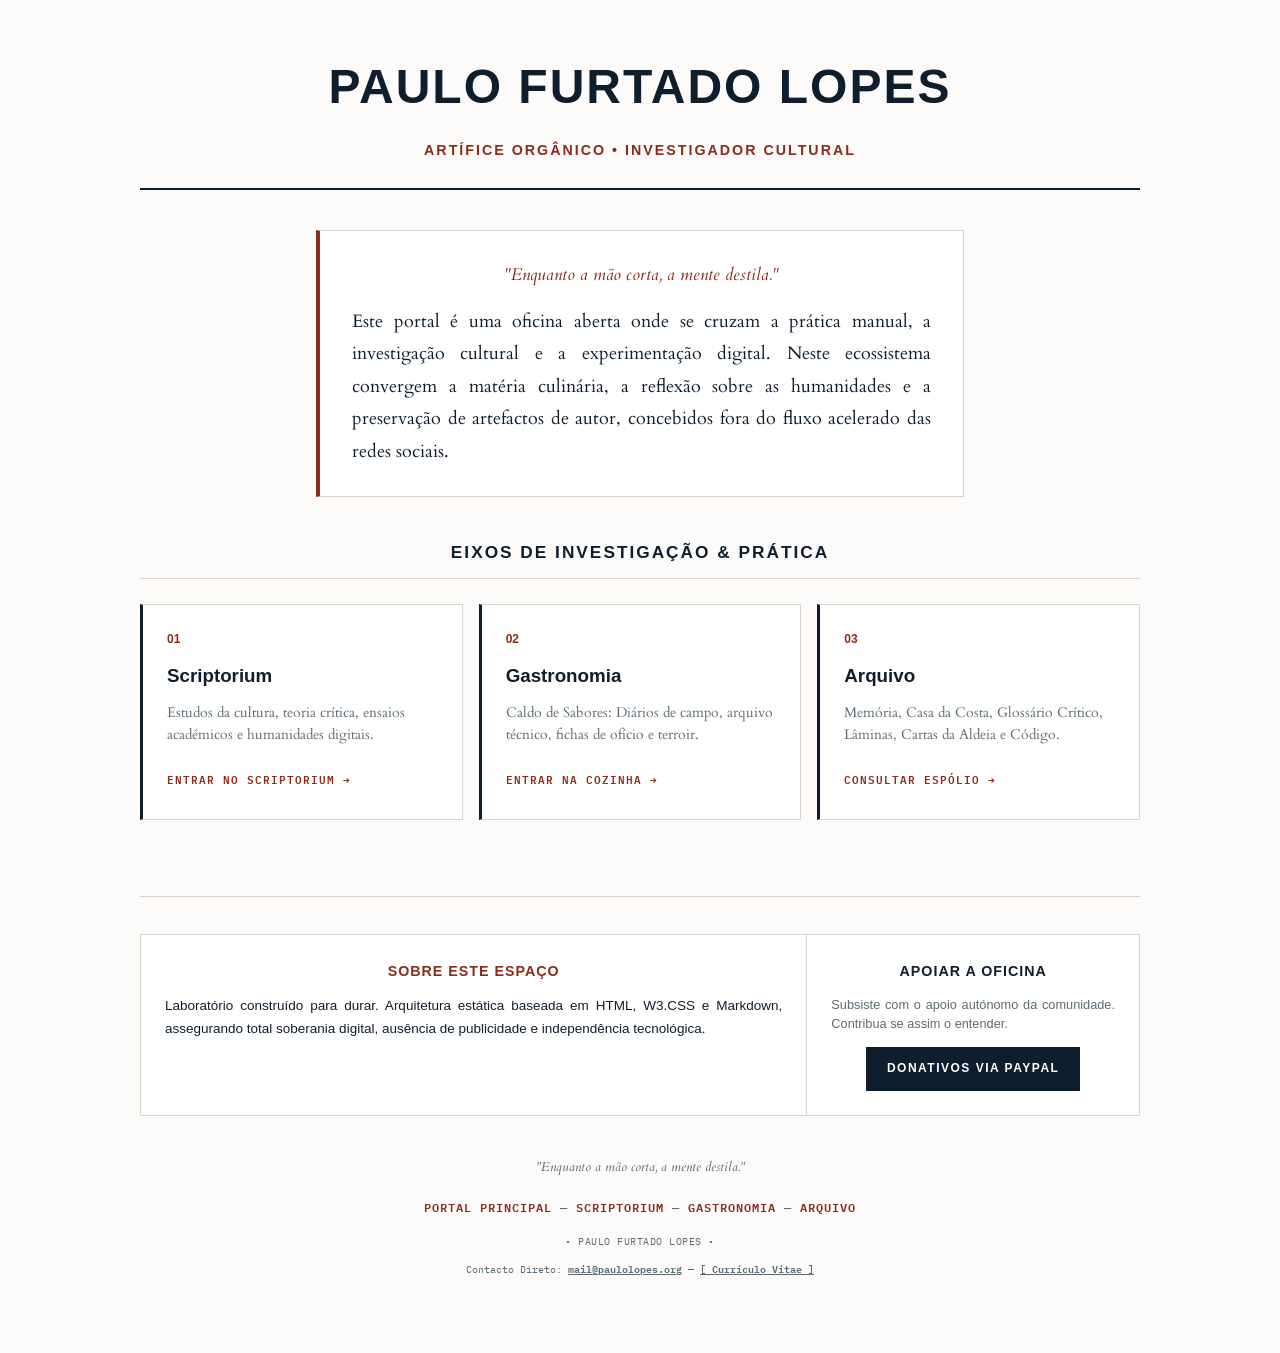
==== index.html @ 25e08fbc "Criar index.html" ====
<!DOCTYPE html>
<html lang="pt">
<head>
    <meta charset="UTF-8">
    <meta name="viewport" content="width=device-width, initial-scale=1.0">
    <link rel="icon" type="image/x-icon" href="/favicon.ico">
    <link rel="preload" href="manifest.json" as="fetch" type="application/json" crossorigin>

    <title>Paulo Furtado Lopes — Artífice Orgânico & Investigador Cultural</title>

    <!-- Framework W3.CSS -->
    <link rel="stylesheet" href="https://www.w3schools.com/w3css/4/w3.css">
    
    <!-- Google Fonts: Cardo, Inter & IBM Plex Mono -->
    <link rel="preconnect" href="https://fonts.googleapis.com">
    <link rel="preconnect" href="https://fonts.gstatic.com" crossorigin>
    <link href="https://fonts.googleapis.com/css2?family=Cardo:ital,wght@0,400;0,700;1,400&family=IBM+Plex+Mono:wght@400;500&family=Inter:wght@300;400;500;600&display=swap" rel="stylesheet">

    <!-- Folha de Estilos Oficial -->
    <link rel="stylesheet" href="style.css">
</head>
<body class="w3-padding-large">

    <main class="w3-content w3-padding-32" style="max-width: 1000px;">
        
        <!-- Cabeçalho Principal do Portal -->
        <header class="portal-header">
            <h1>Paulo Furtado Lopes</h1>
            <p class="header-sub">Artífice Orgânico • Investigador Cultural</p>
        </header>

        <!-- Manifesto / Aforismo Central -->
        <section class="manifesto-box">
            <p style="font-style: italic; font-family: var(--font-serif); font-size: 1.15rem; color: var(--accent-color); margin-top: 0; margin-bottom: 16px; text-align: center;">
                "Enquanto a mão corta, a mente destila."
            </p>
            <p style="margin: 0; text-align: justify; line-height: 1.8;">
                Este portal é uma oficina aberta onde se cruzam a prática manual, a investigação cultural e a experimentação digital. Neste ecossistema convergem a matéria culinária, a reflexão sobre as humanidades e a preservação de artefactos de autor, concebidos fora do fluxo acelerado das redes sociais.
            </p>
        </section>

        <!-- Os Três Eixos Mestres do Ecossistema -->
        <div style="margin-bottom: 40px;">
            <h2 class="font-sans" style="font-size: 1.15rem; font-weight: 600; text-transform: uppercase; letter-spacing: 2px; color: var(--text-color); margin-bottom: 25px; text-align: center; border-bottom: 1px solid var(--border-color); padding-bottom: 10px;">
                Eixos de Investigação & Prática
            </h2>

            <div class="w3-row-padding" style="margin-left: -16px; margin-right: -16px;">
                
                <!-- 1. SCRIPTORIUM -->
                <div class="w3-col m4 s12 w3-margin-bottom">
                    <a href="https://scriptoriumdigital.org" class="card-item">
                        <span class="card-numeral">01</span>
                        <h3 class="card-title">Scriptorium</h3>
                        <p class="card-desc">Estudos da cultura, teoria crítica, ensaios académicos e humanidades digitais.</p>
                        <span class="card-tag">Entrar no Scriptorium &rarr;</span>
                    </a>
                </div>

                <!-- 2. GASTRONOMIA -->
                <div class="w3-col m4 s12 w3-margin-bottom">
                    <a href="https://gastronomia.paulolopes.org" class="card-item">
                        <span class="card-numeral">02</span>
                        <h3 class="card-title">Gastronomia</h3>
                        <p class="card-desc">Caldo de Sabores: Diários de campo, arquivo técnico, fichas de ofício e terroir.</p>
                        <span class="card-tag">Entrar na Cozinha &rarr;</span>
                    </a>
                </div>

                <!-- 3. ARQUIVO -->
                <div class="w3-col m4 s12 w3-margin-bottom">
                    <a href="https://arquivo.paulolopes.org" class="card-item">
                        <span class="card-numeral">03</span>
                        <h3 class="card-title">Arquivo</h3>
                        <p class="card-desc">Memória, Casa da Costa, Glossário Crítico, Lâminas, Cartas da Aldeia e Código.</p>
                        <span class="card-tag">Consultar Espólio &rarr;</span>
                    </a>
                </div>

            </div>
        </div>

        <!-- Rodapé Institucional Transversal -->
        <footer class="site-footer">
            
            <div class="footer-boxes-container w3-row w3-text-left" style="margin-bottom: 40px;">
                
                <div class="w3-col m8 l8 footer-box-left">
                    <h4 class="font-sans" style="font-size: 0.95rem; font-weight: 600; text-transform: uppercase; letter-spacing: 1px; color: var(--accent-color); margin-top: 0; margin-bottom: 10px;">
                        Sobre Este Espaço
                    </h4>
                    <p style="font-size: 0.9rem; color: var(--text-color); margin: 0; line-height: 1.7; text-align: justify;">
                        Laboratório construído para durar. Arquitetura estática baseada em HTML, W3.CSS e Markdown, assegurando total soberania digital, ausência de publicidade e independência tecnológica.
                    </p>
                </div>

                <div class="w3-col m4 l4 footer-box-right">
                    <h4 class="font-sans" style="font-size: 0.95rem; font-weight: 600; text-transform: uppercase; letter-spacing: 1px; color: var(--text-color); margin-top: 0; margin-bottom: 10px;">
                        Apoiar a Oficina
                    </h4>
                    <p style="font-size: 0.85rem; color: var(--muted-color); margin: 0 0 14px 0; line-height: 1.5; text-align: justify;">
                        Subsiste com o apoio autónomo da comunidade. Contribua se assim o entender.
                    </p>
                    <div class="w3-center">
                        <a href="https://paypal.me/PauloFurtadoLopes" target="_blank" rel="noopener" class="btn-donativos">
                            Donativos via PayPal
                        </a>
                    </div>
                </div>

            </div>

            <p style="font-style: italic; font-family: var(--font-serif); margin-bottom: 1.2rem; color: var(--muted-color); text-align: center;">
                "Enquanto a mão corta, a mente destila."
            </p>
            
            <!-- Menu Transversal -->
            <div class="footer-links" style="margin-bottom: 15px;">
                <a href="https://paulolopes.org">Portal Principal</a> &mdash; 
                <a href="https://scriptoriumdigital.org">Scriptorium</a> &mdash; 
                <a href="https://gastronomia.paulolopes.org">Gastronomia</a> &mdash; 
                <a href="https://arquivo.paulolopes.org">Arquivo</a>
            </div>
            
            <p class="font-mono w3-tiny w3-uppercase w3-wide" style="letter-spacing: 0.05em; margin-bottom: 0.5rem; color: var(--muted-color); text-align: center;">
                • PAULO FURTADO LOPES •
            </p>
            <p class="font-mono w3-tiny" style="color: var(--muted-color); margin: 0; text-align: center;">
                Contacto Direto: <a href="mailto:mail@paulolopes.org" style="color: inherit; font-weight: 600;">mail@paulolopes.org</a> &mdash; 
                <a href="cv.html" style="color: inherit; font-weight: 600;">[ Currículo Vitae ]</a>
            </p>
        </footer>

    </main>

</body>
</html>
---- style.css ----
/* ==========================================================================
   PAULOLOPES.ORG — Portal Principal & Estilos Oficiais (style.css)
   Soberania Digital, Humanidades & Prática de Autor
   Autor: Paulo Furtado Lopes (mail@paulolopes.org)
   ========================================================================== */

:root {
    --bg-color: #fcfbf9;          /* Papel de arquivo / Marfim */
    --text-color: #0f1e2d;        /* Azul-marinho profundo */
    --accent-color: #8c2d19;      /* Vermelho óxido / Sanguínea */
    --muted-color: #5c6b73;       /* Azul pedra / Grafite */
    --border-color: #d8d3cd;      /* Linha de divisão subtil */
    --card-bg: #ffffff;           /* Branco puro para blocos */
    
    --font-serif: "Cardo", "Georgia", "Times New Roman", serif;
    --font-sans: -apple-system, BlinkMacSystemFont, "Segoe UI", Roboto, sans-serif;
    --font-mono: 'IBM Plex Mono', 'Courier New', monospace;

    --text-base: clamp(1.05rem, 1vw + 0.9rem, 1.2rem);
    --text-h1: clamp(2rem, 3.5vw + 1rem, 3.2rem);
    --max-content-width: 72ch;
}

@media (prefers-color-scheme: dark) {
    :root {
        --bg-color: #121820;
        --text-color: #e2e8f0;
        --accent-color: #d94e35;
        --muted-color: #94a3b8;
        --border-color: #2a3441;
        --card-bg: #1a2332;
    }
}

body {
    background-color: var(--bg-color) !important;
    color: var(--text-color) !important;
    font-family: var(--font-serif);
    line-height: 1.8;
    font-size: var(--text-base);
    margin: 0;
    min-height: 100vh;
    -webkit-font-smoothing: antialiased;
    text-rendering: optimizeLegibility;
}

.font-sans { font-family: var(--font-sans) !important; }
.font-mono { font-family: var(--font-mono) !important; }

/* Cabeçalho do Portal */
header.portal-header {
    border-bottom: 2px solid var(--text-color);
    padding-bottom: 24px;
    margin-bottom: 40px;
    text-align: center;
}

header.portal-header h1 {
    font-family: var(--font-sans);
    font-size: var(--text-h1);
    font-weight: 600;
    letter-spacing: 2px;
    text-transform: uppercase;
    margin: 0 0 8px 0;
    color: var(--text-color);
}

.header-sub {
    font-family: var(--font-sans);
    font-size: 0.95rem;
    letter-spacing: 2px;
    color: var(--accent-color);
    font-weight: 600;
    text-transform: uppercase;
    margin: 0;
}

/* Bloco de Manifesto / Aforismo */
.manifesto-box {
    background-color: var(--card-bg);
    border: 1px solid var(--border-color);
    border-left: 4px solid var(--accent-color);
    padding: 28px 32px;
    margin-bottom: 40px;
    max-width: var(--max-content-width);
    margin-inline: auto;
}

/* Cartões de Eixos Mestres */
.card-item {
    background-color: var(--card-bg);
    border: 1px solid var(--border-color);
    border-left: 3px solid var(--text-color);
    padding: 24px;
    transition: border-color 0.2s ease, transform 0.2s ease, box-shadow 0.2s ease;
    display: block;
    text-decoration: none !important;
    color: inherit !important;
    height: 100%;
}

.card-item:hover {
    border-left-color: var(--accent-color);
    transform: translateY(-3px);
    box-shadow: 0 6px 16px rgba(15, 30, 45, 0.08);
}

.card-item:hover h3 {
    color: var(--accent-color);
}

.card-numeral {
    font-family: var(--font-sans);
    font-size: 0.8rem;
    font-weight: 700;
    color: var(--accent-color);
    margin-bottom: 8px;
    display: block;
}

.card-title {
    font-size: 1.25rem;
    margin: 6px 0 10px 0;
    color: var(--text-color);
    font-weight: 600;
}

.card-desc {
    font-size: 0.92rem;
    color: var(--muted-color);
    margin: 0 0 16px 0;
    line-height: 1.6;
}

.card-tag {
    font-family: var(--font-mono);
    font-size: 0.75rem;
    color: var(--accent-color);
    text-transform: uppercase;
    letter-spacing: 1px;
    font-weight: 600;
}

/* Rodapé e Caixas */
.footer-boxes-container {
    border: 1px solid var(--border-color);
    background-color: var(--card-bg);
    margin-bottom: 40px;
}

.footer-box-left { padding: 24px; }
.footer-box-right { padding: 24px; border-left: 1px solid var(--border-color); }

@media (max-width: 768px) {
    .footer-box-right { border-left: none; border-top: 1px solid var(--border-color); }
}

.site-footer {
    margin-top: 4rem;
    border-top: 1px solid var(--border-color);
    padding-top: 2.5rem;
    padding-bottom: 2rem;
    font-family: var(--font-sans);
    font-size: 0.85rem;
    color: var(--muted-color);
    text-align: center;
}

.footer-links {
    font-family: var(--font-mono);
    font-size: 0.8rem;
    text-transform: uppercase;
    letter-spacing: 1px;
    margin-bottom: 15px;
}

.footer-links a {
    color: var(--accent-color);
    text-decoration: none;
    font-weight: 600;
}

.footer-links a:hover { text-decoration: underline; }

.btn-donativos {
    display: inline-block;
    background-color: var(--text-color);
    color: #ffffff !important;
    font-family: var(--font-sans);
    font-size: 0.8rem;
    font-weight: 600;
    text-transform: uppercase;
    letter-spacing: 1.5px;
    padding: 10px 20px;
    text-decoration: none;
    border: 1px solid var(--text-color);
    transition: background-color 0.2s ease;
}
.btn-donativos:hover { background-color: var(--accent-color); }
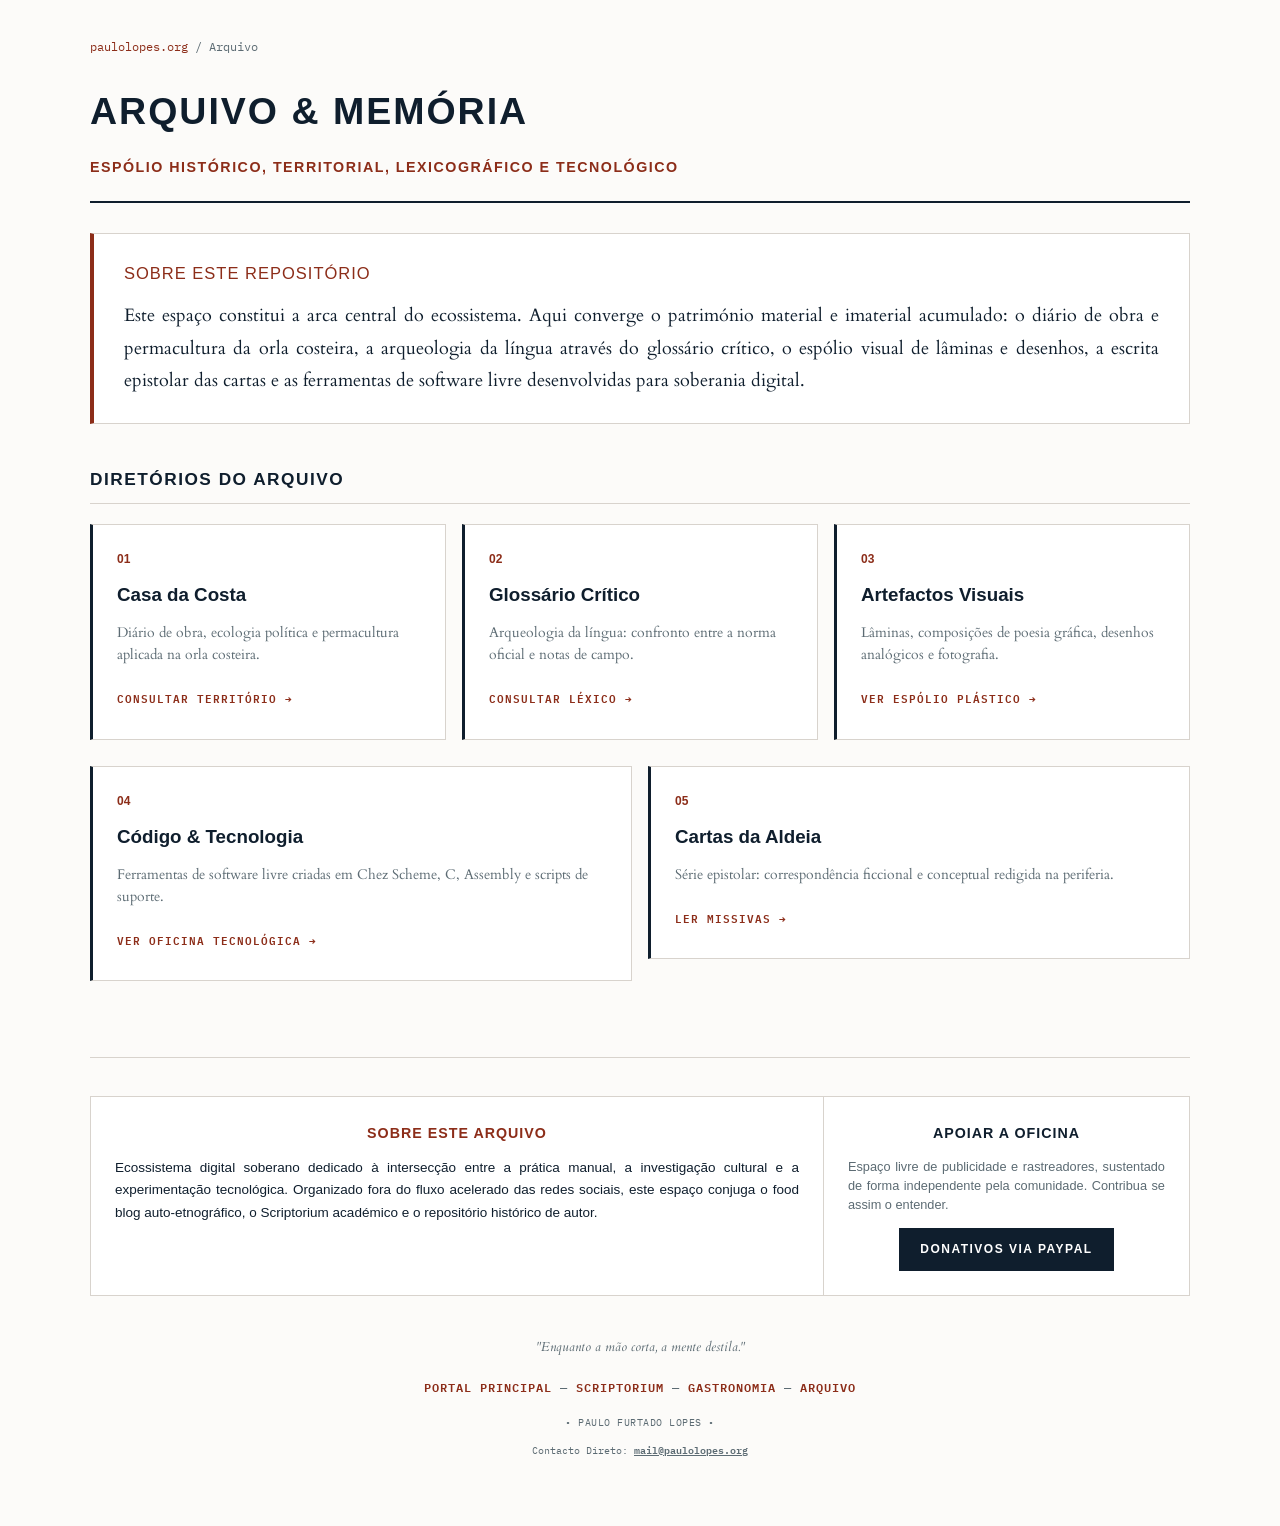
==== commit 5460a17c: "Update index.html" ====
--- a/index.html
+++ b/index.html
@@ -6,7 +6,7 @@
     <link rel="icon" type="image/x-icon" href="/favicon.ico">
     <link rel="preload" href="manifest.json" as="fetch" type="application/json" crossorigin>
 
-    <title>Paulo Furtado Lopes — Artífice Orgânico & Investigador Cultural</title>
+    <title>Arquivo & Memória — Paulo Lopes</title>
 
     <!-- Framework W3.CSS -->
     <link rel="stylesheet" href="https://www.w3schools.com/w3css/4/w3.css">
@@ -16,90 +16,118 @@
     <link rel="preconnect" href="https://fonts.gstatic.com" crossorigin>
     <link href="https://fonts.googleapis.com/css2?family=Cardo:ital,wght@0,400;0,700;1,400&family=IBM+Plex+Mono:wght@400;500&family=Inter:wght@300;400;500;600&display=swap" rel="stylesheet">
 
-    <!-- Folha de Estilos Oficial -->
+    <!-- Folha de Estilos Oficial (Partilhada no Portal) -->
     <link rel="stylesheet" href="style.css">
 </head>
 <body class="w3-padding-large">
 
-    <main class="w3-content w3-padding-32" style="max-width: 1000px;">
+    <main class="w3-content w3-padding-24" style="max-width: 1100px;">
         
-        <!-- Cabeçalho Principal do Portal -->
-        <header class="portal-header">
-            <h1>Paulo Furtado Lopes</h1>
-            <p class="header-sub">Artífice Orgânico • Investigador Cultural</p>
+        <!-- Breadcrumb Superior -->
+        <nav class="breadcrumb" style="font-family: var(--font-mono); font-size: 0.8rem; margin-bottom: 20px; color: var(--muted-color);">
+            <a href="https://paulolopes.org" style="color: var(--accent-color); text-decoration: none;">paulolopes.org</a> / 
+            <span>Arquivo</span>
+        </nav>
+
+        <!-- Cabeçalho Principal -->
+        <header class="wiki-header" style="border-bottom: 2px solid var(--text-color); padding-bottom: 20px; margin-bottom: 30px;">
+            <h1 style="font-family: var(--font-sans); font-size: 2.5rem; font-weight: 600; text-transform: uppercase; letter-spacing: 2px; margin: 0 0 10px 0;">Arquivo & Memória</h1>
+            <p class="header-sub" style="font-family: var(--font-sans); font-size: 0.95rem; text-transform: uppercase; letter-spacing: 1.5px; color: var(--accent-color); font-weight: 600; margin: 0;">Espólio Histórico, Territorial, Lexicográfico e Tecnológico</p>
         </header>
 
-        <!-- Manifesto / Aforismo Central -->
-        <section class="manifesto-box">
-            <p style="font-style: italic; font-family: var(--font-serif); font-size: 1.15rem; color: var(--accent-color); margin-top: 0; margin-bottom: 16px; text-align: center;">
-                "Enquanto a mão corta, a mente destila."
-            </p>
-            <p style="margin: 0; text-align: justify; line-height: 1.8;">
-                Este portal é uma oficina aberta onde se cruzam a prática manual, a investigação cultural e a experimentação digital. Neste ecossistema convergem a matéria culinária, a reflexão sobre as humanidades e a preservação de artefactos de autor, concebidos fora do fluxo acelerado das redes sociais.
+        <!-- Caixa de Enquadramento / Manifesto do Arquivo -->
+        <section class="warning-box" style="background-color: var(--card-bg); border: 1px solid var(--border-color); border-left: 4px solid var(--accent-color); padding: 25px 30px; margin-bottom: 40px;">
+            <h2 style="font-family: var(--font-sans); font-size: 1.1rem; text-transform: uppercase; letter-spacing: 1px; color: var(--accent-color); margin-top: 0; margin-bottom: 12px;">Sobre Este Repositório</h2>
+            <p style="margin: 0; line-height: 1.8; text-align: justify;">
+                Este espaço constitui a arca central do ecossistema. Aqui converge o património material e imaterial acumulado: o diário de obra e permacultura da orla costeira, a arqueologia da língua através do glossário crítico, o espólio visual de lâminas e desenhos, a escrita epistolar das cartas e as ferramentas de software livre desenvolvidas para soberania digital.
             </p>
         </section>
 
-        <!-- Os Três Eixos Mestres do Ecossistema -->
+        <!-- Secções do Arquivo (Grelha de 5 Pastas) -->
         <div style="margin-bottom: 40px;">
-            <h2 class="font-sans" style="font-size: 1.15rem; font-weight: 600; text-transform: uppercase; letter-spacing: 2px; color: var(--text-color); margin-bottom: 25px; text-align: center; border-bottom: 1px solid var(--border-color); padding-bottom: 10px;">
-                Eixos de Investigação & Prática
+            <h2 class="font-sans" style="font-size: 1.15rem; font-weight: 600; text-transform: uppercase; letter-spacing: 1.5px; color: var(--text-color); margin-bottom: 20px; border-bottom: 1px solid var(--border-color); padding-bottom: 8px;">
+                Diretórios do Arquivo
             </h2>
 
             <div class="w3-row-padding" style="margin-left: -16px; margin-right: -16px;">
                 
-                <!-- 1. SCRIPTORIUM -->
+                <!-- 1. COSTA -->
                 <div class="w3-col m4 s12 w3-margin-bottom">
-                    <a href="https://scriptoriumdigital.org" class="card-item">
+                    <a href="costa/" class="card-item">
                         <span class="card-numeral">01</span>
-                        <h3 class="card-title">Scriptorium</h3>
-                        <p class="card-desc">Estudos da cultura, teoria crítica, ensaios académicos e humanidades digitais.</p>
-                        <span class="card-tag">Entrar no Scriptorium &rarr;</span>
+                        <h3 class="card-title">Casa da Costa</h3>
+                        <p class="card-desc">Diário de obra, ecologia política e permacultura aplicada na orla costeira.</p>
+                        <span class="card-tag">Consultar Território &rarr;</span>
                     </a>
                 </div>
 
-                <!-- 2. GASTRONOMIA -->
+                <!-- 2. GLOSSÁRIO -->
                 <div class="w3-col m4 s12 w3-margin-bottom">
-                    <a href="https://gastronomia.paulolopes.org" class="card-item">
+                    <a href="glossario/" class="card-item">
                         <span class="card-numeral">02</span>
-                        <h3 class="card-title">Gastronomia</h3>
-                        <p class="card-desc">Caldo de Sabores: Diários de campo, arquivo técnico, fichas de ofício e terroir.</p>
-                        <span class="card-tag">Entrar na Cozinha &rarr;</span>
+                        <h3 class="card-title">Glossário Crítico</h3>
+                        <p class="card-desc">Arqueologia da língua: confronto entre a norma oficial e notas de campo.</p>
+                        <span class="card-tag">Consultar Léxico &rarr;</span>
                     </a>
                 </div>
 
-                <!-- 3. ARQUIVO -->
+                <!-- 3. ARTEFACTOS -->
                 <div class="w3-col m4 s12 w3-margin-bottom">
-                    <a href="https://arquivo.paulolopes.org" class="card-item">
+                    <a href="artefactos/" class="card-item">
                         <span class="card-numeral">03</span>
-                        <h3 class="card-title">Arquivo</h3>
-                        <p class="card-desc">Memória, Casa da Costa, Glossário Crítico, Lâminas, Cartas da Aldeia e Código.</p>
-                        <span class="card-tag">Consultar Espólio &rarr;</span>
+                        <h3 class="card-title">Artefactos Visuais</h3>
+                        <p class="card-desc">Lâminas, composições de poesia gráfica, desenhos analógicos e fotografia.</p>
+                        <span class="card-tag">Ver Espólio Plástico &rarr;</span>
+                    </a>
+                </div>
+
+            </div>
+
+            <div class="w3-row-padding" style="margin-left: -16px; margin-right: -16px; margin-top: 10px;">
+                
+                <!-- 4. CÓDIGO -->
+                <div class="w3-col m6 s12 w3-margin-bottom">
+                    <a href="codigo/" class="card-item">
+                        <span class="card-numeral">04</span>
+                        <h3 class="card-title">Código & Tecnologia</h3>
+                        <p class="card-desc">Ferramentas de software livre criadas em Chez Scheme, C, Assembly e scripts de suporte.</p>
+                        <span class="card-tag">Ver Oficina Tecnológica &rarr;</span>
+                    </a>
+                </div>
+
+                <!-- 5. CARTAS -->
+                <div class="w3-col m6 s12 w3-margin-bottom">
+                    <a href="cartas/" class="card-item">
+                        <span class="card-numeral">05</span>
+                        <h3 class="card-title">Cartas da Aldeia</h3>
+                        <p class="card-desc">Série epistolar: correspondência ficcional e conceptual redigida na periferia.</p>
+                        <span class="card-tag">Ler Missivas &rarr;</span>
                     </a>
                 </div>
 
             </div>
         </div>
 
-        <!-- Rodapé Institucional Transversal -->
+        <!-- RODAPÉ INSTITUCIONAL TRANSVERSAL -->
         <footer class="site-footer">
             
             <div class="footer-boxes-container w3-row w3-text-left" style="margin-bottom: 40px;">
                 
-                <div class="w3-col m8 l8 footer-box-left">
+                <div class="w3-col m8 l8 footer-box-left" style="padding: 24px;">
                     <h4 class="font-sans" style="font-size: 0.95rem; font-weight: 600; text-transform: uppercase; letter-spacing: 1px; color: var(--accent-color); margin-top: 0; margin-bottom: 10px;">
-                        Sobre Este Espaço
+                        Sobre Este Arquivo
                     </h4>
                     <p style="font-size: 0.9rem; color: var(--text-color); margin: 0; line-height: 1.7; text-align: justify;">
-                        Laboratório construído para durar. Arquitetura estática baseada em HTML, W3.CSS e Markdown, assegurando total soberania digital, ausência de publicidade e independência tecnológica.
+                        Ecossistema digital soberano dedicado à intersecção entre a prática manual, a investigação cultural e a experimentação tecnológica. Organizado fora do fluxo acelerado das redes sociais, este espaço conjuga o food blog auto-etnográfico, o Scriptorium académico e o repositório histórico de autor.
                     </p>
                 </div>
 
-                <div class="w3-col m4 l4 footer-box-right">
+                <div class="w3-col m4 l4 footer-box-right" style="padding: 24px; border-left: 1px solid var(--border-color);">
                     <h4 class="font-sans" style="font-size: 0.95rem; font-weight: 600; text-transform: uppercase; letter-spacing: 1px; color: var(--text-color); margin-top: 0; margin-bottom: 10px;">
                         Apoiar a Oficina
                     </h4>
                     <p style="font-size: 0.85rem; color: var(--muted-color); margin: 0 0 14px 0; line-height: 1.5; text-align: justify;">
-                        Subsiste com o apoio autónomo da comunidade. Contribua se assim o entender.
+                        Espaço livre de publicidade e rastreadores, sustentado de forma independente pela comunidade. Contribua se assim o entender.
                     </p>
                     <div class="w3-center">
                         <a href="https://paypal.me/PauloFurtadoLopes" target="_blank" rel="noopener" class="btn-donativos">
@@ -110,11 +138,12 @@
 
             </div>
 
+            <!-- Aforismo Central -->
             <p style="font-style: italic; font-family: var(--font-serif); margin-bottom: 1.2rem; color: var(--muted-color); text-align: center;">
                 "Enquanto a mão corta, a mente destila."
             </p>
             
-            <!-- Menu Transversal -->
+            <!-- Menu Transversal do Ecossistema -->
             <div class="footer-links" style="margin-bottom: 15px;">
                 <a href="https://paulolopes.org">Portal Principal</a> &mdash; 
                 <a href="https://scriptoriumdigital.org">Scriptorium</a> &mdash; 
@@ -122,12 +151,12 @@
                 <a href="https://arquivo.paulolopes.org">Arquivo</a>
             </div>
             
+            <!-- Assinatura e Contacto -->
             <p class="font-mono w3-tiny w3-uppercase w3-wide" style="letter-spacing: 0.05em; margin-bottom: 0.5rem; color: var(--muted-color); text-align: center;">
                 • PAULO FURTADO LOPES •
             </p>
             <p class="font-mono w3-tiny" style="color: var(--muted-color); margin: 0; text-align: center;">
-                Contacto Direto: <a href="mailto:mail@paulolopes.org" style="color: inherit; font-weight: 600;">mail@paulolopes.org</a> &mdash; 
-                <a href="cv.html" style="color: inherit; font-weight: 600;">[ Currículo Vitae ]</a>
+                Contacto Direto: <a href="mailto:mail@paulolopes.org" style="color: inherit; font-weight: 600;">mail@paulolopes.org</a>
             </p>
         </footer>
 
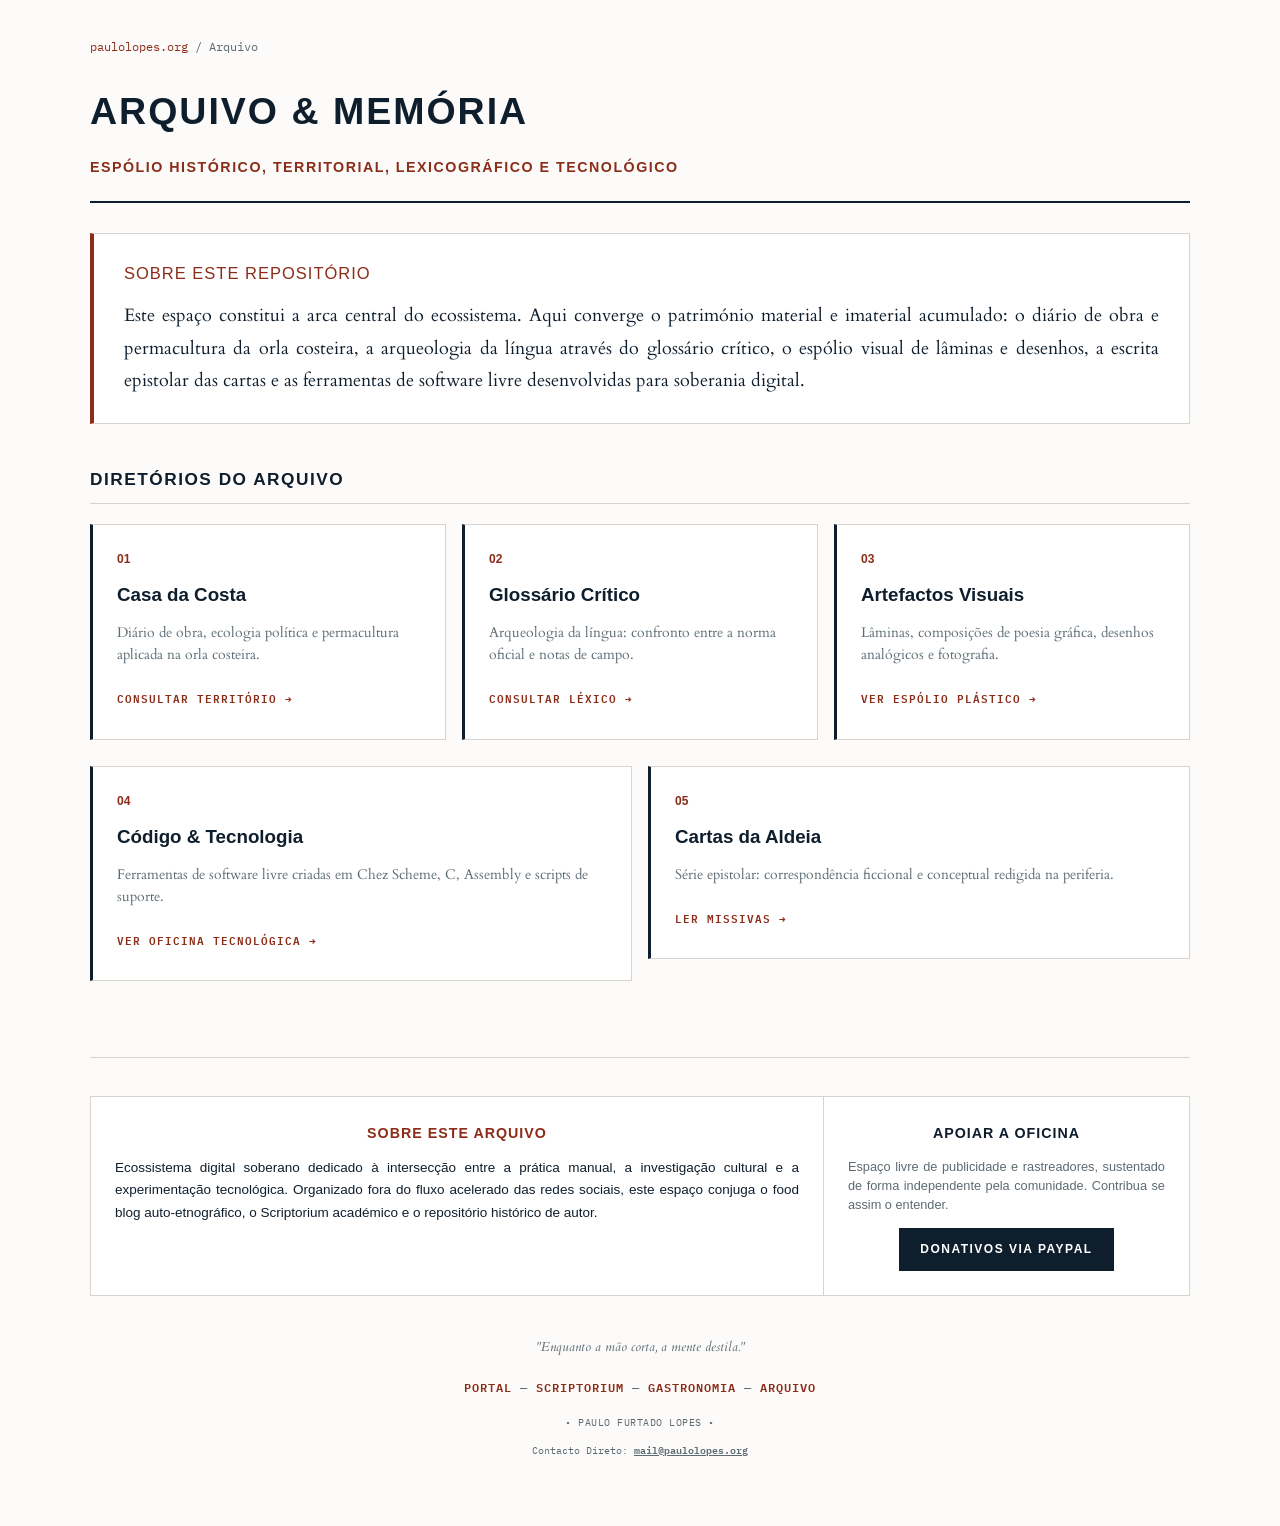
==== commit 6c4ffe25: "Update index.html" ====
--- a/index.html
+++ b/index.html
@@ -145,7 +145,7 @@
             
             <!-- Menu Transversal do Ecossistema -->
             <div class="footer-links" style="margin-bottom: 15px;">
-                <a href="https://paulolopes.org">Portal Principal</a> &mdash; 
+                <a href="https://paulolopes.org">Portal</a> &mdash; 
                 <a href="https://scriptoriumdigital.org">Scriptorium</a> &mdash; 
                 <a href="https://gastronomia.paulolopes.org">Gastronomia</a> &mdash; 
                 <a href="https://arquivo.paulolopes.org">Arquivo</a>
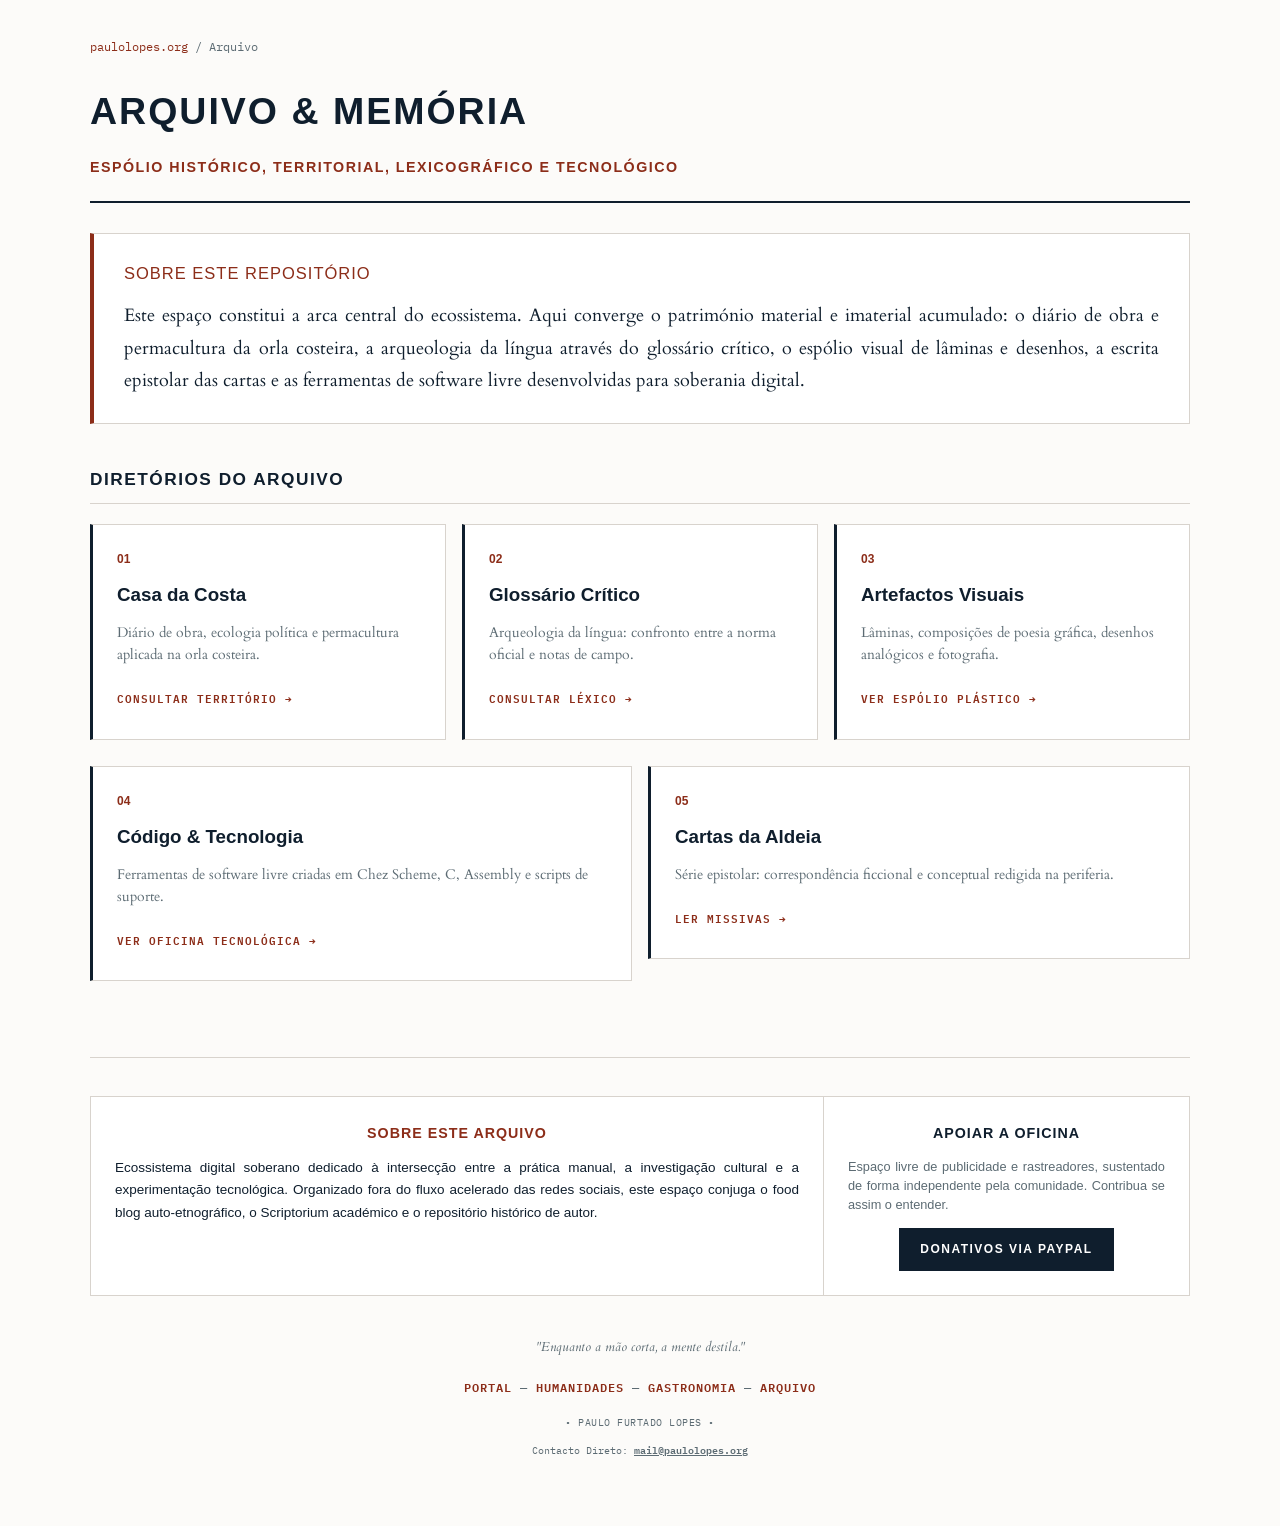
==== commit 5081e254: "Update index.html" ====
--- a/index.html
+++ b/index.html
@@ -146,7 +146,7 @@
             <!-- Menu Transversal do Ecossistema -->
             <div class="footer-links" style="margin-bottom: 15px;">
                 <a href="https://paulolopes.org">Portal</a> &mdash; 
-                <a href="https://scriptoriumdigital.org">Scriptorium</a> &mdash; 
+                <a href="https://humanidades.paulolopes.org">Humanidades</a> &mdash; 
                 <a href="https://gastronomia.paulolopes.org">Gastronomia</a> &mdash; 
                 <a href="https://arquivo.paulolopes.org">Arquivo</a>
             </div>
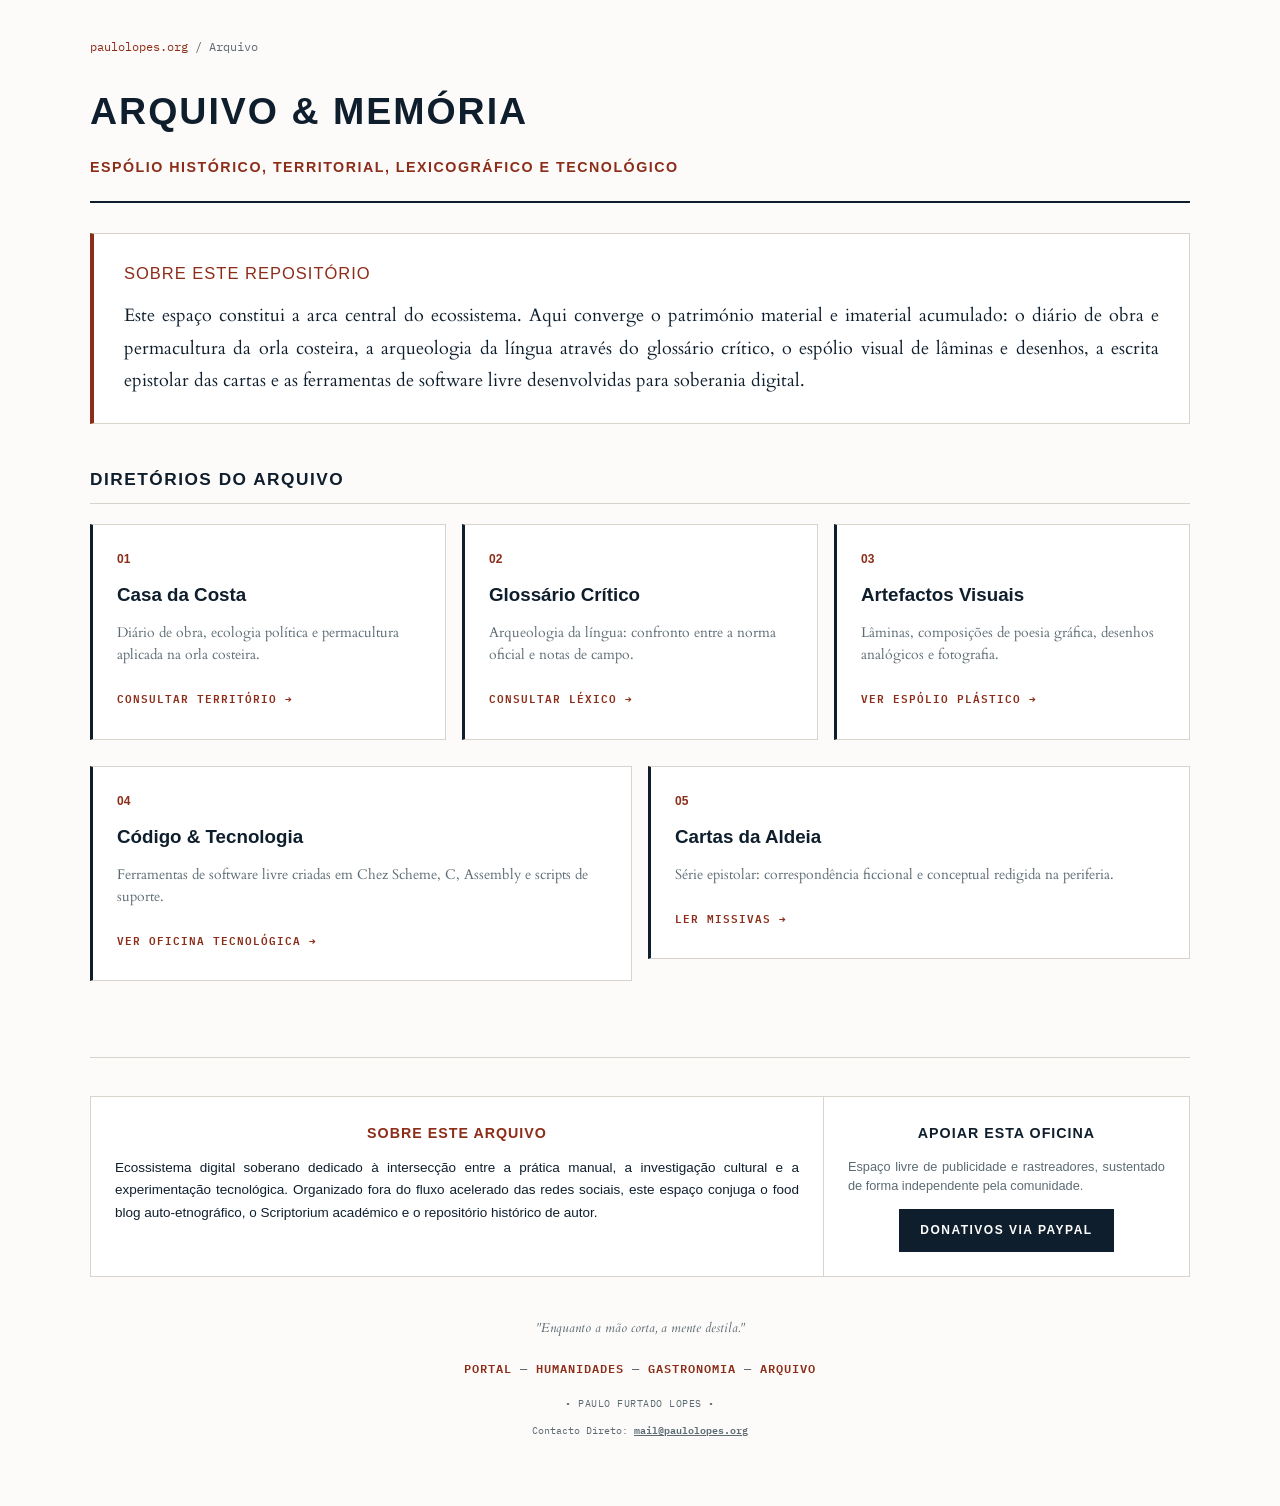
==== commit 3856a48d: "Update index.html" ====
--- a/index.html
+++ b/index.html
@@ -124,10 +124,10 @@
 
                 <div class="w3-col m4 l4 footer-box-right" style="padding: 24px; border-left: 1px solid var(--border-color);">
                     <h4 class="font-sans" style="font-size: 0.95rem; font-weight: 600; text-transform: uppercase; letter-spacing: 1px; color: var(--text-color); margin-top: 0; margin-bottom: 10px;">
-                        Apoiar a Oficina
+                        Apoiar esta Oficina
                     </h4>
                     <p style="font-size: 0.85rem; color: var(--muted-color); margin: 0 0 14px 0; line-height: 1.5; text-align: justify;">
-                        Espaço livre de publicidade e rastreadores, sustentado de forma independente pela comunidade. Contribua se assim o entender.
+                        Espaço livre de publicidade e rastreadores, sustentado de forma independente pela comunidade.
                     </p>
                     <div class="w3-center">
                         <a href="https://paypal.me/PauloFurtadoLopes" target="_blank" rel="noopener" class="btn-donativos">
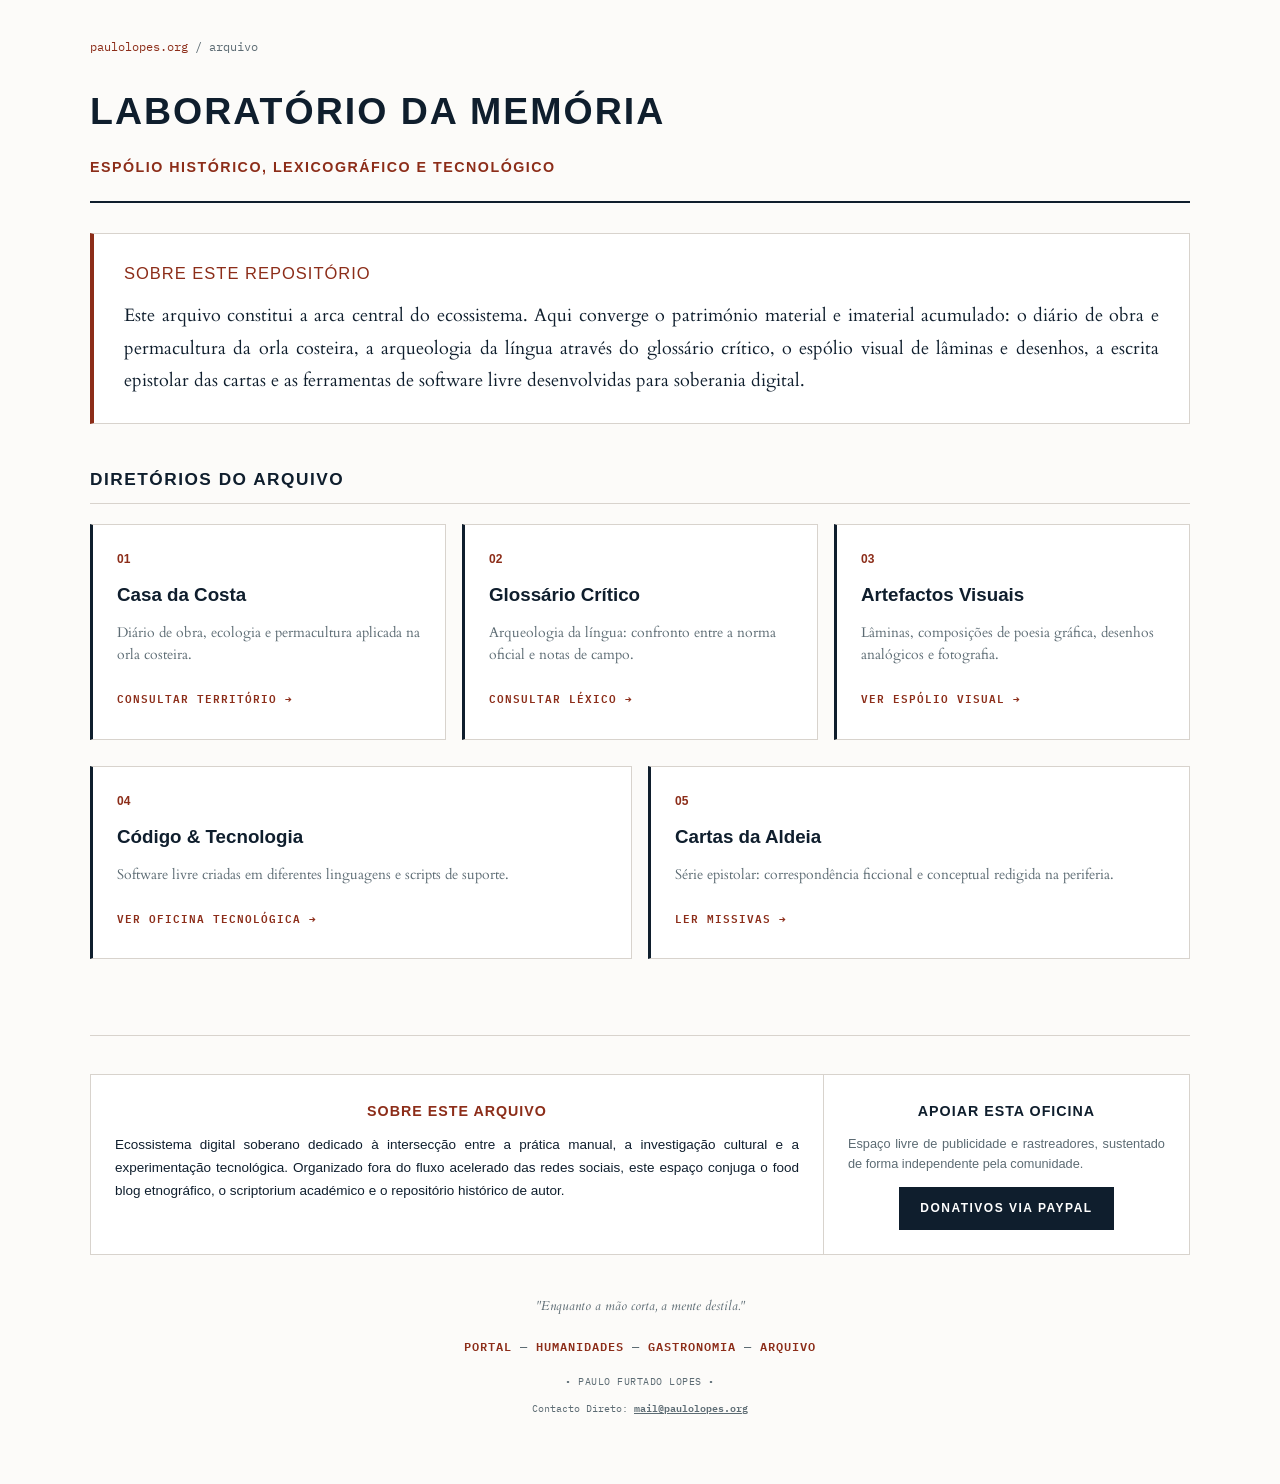
==== commit 25558f5d: "Atualizar o index.html" ====
--- a/index.html
+++ b/index.html
@@ -26,20 +26,20 @@
         <!-- Breadcrumb Superior -->
         <nav class="breadcrumb" style="font-family: var(--font-mono); font-size: 0.8rem; margin-bottom: 20px; color: var(--muted-color);">
             <a href="https://paulolopes.org" style="color: var(--accent-color); text-decoration: none;">paulolopes.org</a> / 
-            <span>Arquivo</span>
+            <span>arquivo</span>
         </nav>
 
         <!-- Cabeçalho Principal -->
         <header class="wiki-header" style="border-bottom: 2px solid var(--text-color); padding-bottom: 20px; margin-bottom: 30px;">
-            <h1 style="font-family: var(--font-sans); font-size: 2.5rem; font-weight: 600; text-transform: uppercase; letter-spacing: 2px; margin: 0 0 10px 0;">Arquivo & Memória</h1>
-            <p class="header-sub" style="font-family: var(--font-sans); font-size: 0.95rem; text-transform: uppercase; letter-spacing: 1.5px; color: var(--accent-color); font-weight: 600; margin: 0;">Espólio Histórico, Territorial, Lexicográfico e Tecnológico</p>
+            <h1 style="font-family: var(--font-sans); font-size: 2.5rem; font-weight: 600; text-transform: uppercase; letter-spacing: 2px; margin: 0 0 10px 0;">Laboratório da Memória</h1>
+            <p class="header-sub" style="font-family: var(--font-sans); font-size: 0.95rem; text-transform: uppercase; letter-spacing: 1.5px; color: var(--accent-color); font-weight: 600; margin: 0;">Espólio Histórico, Lexicográfico e Tecnológico</p>
         </header>
 
         <!-- Caixa de Enquadramento / Manifesto do Arquivo -->
         <section class="warning-box" style="background-color: var(--card-bg); border: 1px solid var(--border-color); border-left: 4px solid var(--accent-color); padding: 25px 30px; margin-bottom: 40px;">
             <h2 style="font-family: var(--font-sans); font-size: 1.1rem; text-transform: uppercase; letter-spacing: 1px; color: var(--accent-color); margin-top: 0; margin-bottom: 12px;">Sobre Este Repositório</h2>
             <p style="margin: 0; line-height: 1.8; text-align: justify;">
-                Este espaço constitui a arca central do ecossistema. Aqui converge o património material e imaterial acumulado: o diário de obra e permacultura da orla costeira, a arqueologia da língua através do glossário crítico, o espólio visual de lâminas e desenhos, a escrita epistolar das cartas e as ferramentas de software livre desenvolvidas para soberania digital.
+                Este arquivo constitui a arca central do ecossistema. Aqui converge o património material e imaterial acumulado: o diário de obra e permacultura da orla costeira, a arqueologia da língua através do glossário crítico, o espólio visual de lâminas e desenhos, a escrita epistolar das cartas e as ferramentas de software livre desenvolvidas para soberania digital.
             </p>
         </section>
 
@@ -56,7 +56,7 @@
                     <a href="costa/" class="card-item">
                         <span class="card-numeral">01</span>
                         <h3 class="card-title">Casa da Costa</h3>
-                        <p class="card-desc">Diário de obra, ecologia política e permacultura aplicada na orla costeira.</p>
+                        <p class="card-desc">Diário de obra, ecologia e permacultura aplicada na orla costeira.</p>
                         <span class="card-tag">Consultar Território &rarr;</span>
                     </a>
                 </div>
@@ -77,7 +77,7 @@
                         <span class="card-numeral">03</span>
                         <h3 class="card-title">Artefactos Visuais</h3>
                         <p class="card-desc">Lâminas, composições de poesia gráfica, desenhos analógicos e fotografia.</p>
-                        <span class="card-tag">Ver Espólio Plástico &rarr;</span>
+                        <span class="card-tag">Ver Espólio visual &rarr;</span>
                     </a>
                 </div>
 
@@ -90,7 +90,7 @@
                     <a href="codigo/" class="card-item">
                         <span class="card-numeral">04</span>
                         <h3 class="card-title">Código & Tecnologia</h3>
-                        <p class="card-desc">Ferramentas de software livre criadas em Chez Scheme, C, Assembly e scripts de suporte.</p>
+                        <p class="card-desc">Software livre criadas em diferentes linguagens e scripts de suporte.</p>
                         <span class="card-tag">Ver Oficina Tecnológica &rarr;</span>
                     </a>
                 </div>
@@ -118,7 +118,7 @@
                         Sobre Este Arquivo
                     </h4>
                     <p style="font-size: 0.9rem; color: var(--text-color); margin: 0; line-height: 1.7; text-align: justify;">
-                        Ecossistema digital soberano dedicado à intersecção entre a prática manual, a investigação cultural e a experimentação tecnológica. Organizado fora do fluxo acelerado das redes sociais, este espaço conjuga o food blog auto-etnográfico, o Scriptorium académico e o repositório histórico de autor.
+                        Ecossistema digital soberano dedicado à intersecção entre a prática manual, a investigação cultural e a experimentação tecnológica. Organizado fora do fluxo acelerado das redes sociais, este espaço conjuga o food blog etnográfico, o scriptorium académico e o repositório histórico de autor.
                     </p>
                 </div>
 
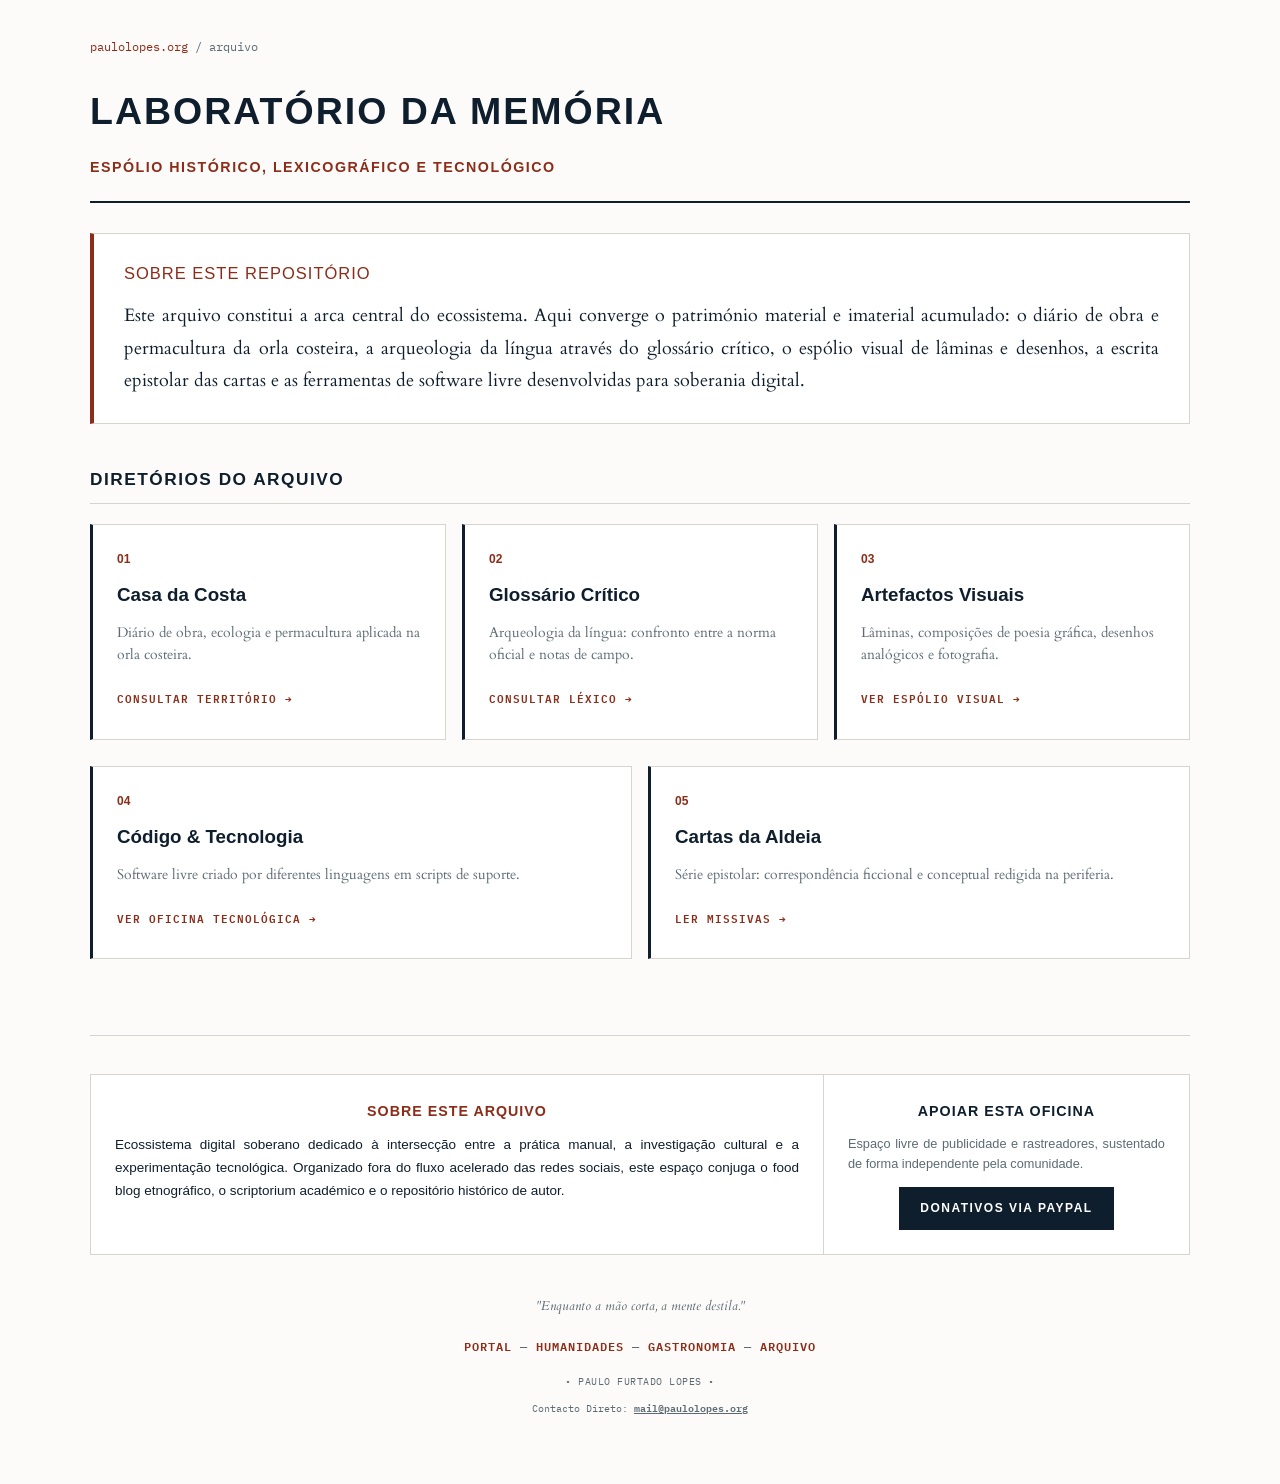
==== commit 58055133: "Atualizar o index.html" ====
--- a/index.html
+++ b/index.html
@@ -90,7 +90,7 @@
                     <a href="codigo/" class="card-item">
                         <span class="card-numeral">04</span>
                         <h3 class="card-title">Código & Tecnologia</h3>
-                        <p class="card-desc">Software livre criadas em diferentes linguagens e scripts de suporte.</p>
+                        <p class="card-desc">Software livre criado por diferentes linguagens em scripts de suporte.</p>
                         <span class="card-tag">Ver Oficina Tecnológica &rarr;</span>
                     </a>
                 </div>
@@ -145,10 +145,10 @@
             
             <!-- Menu Transversal do Ecossistema -->
             <div class="footer-links" style="margin-bottom: 15px;">
-                <a href="https://paulolopes.org">Portal</a> &mdash; 
-                <a href="https://humanidades.paulolopes.org">Humanidades</a> &mdash; 
-                <a href="https://gastronomia.paulolopes.org">Gastronomia</a> &mdash; 
-                <a href="https://arquivo.paulolopes.org">Arquivo</a>
+                <a href="https://paulolopes.org">portal</a> &mdash; 
+                <a href="https://humanidades.paulolopes.org">humanidades</a> &mdash; 
+                <a href="https://gastronomia.paulolopes.org">gastronomia</a> &mdash; 
+                <a href="https://arquivo.paulolopes.org">arquivo</a>
             </div>
             
             <!-- Assinatura e Contacto -->
